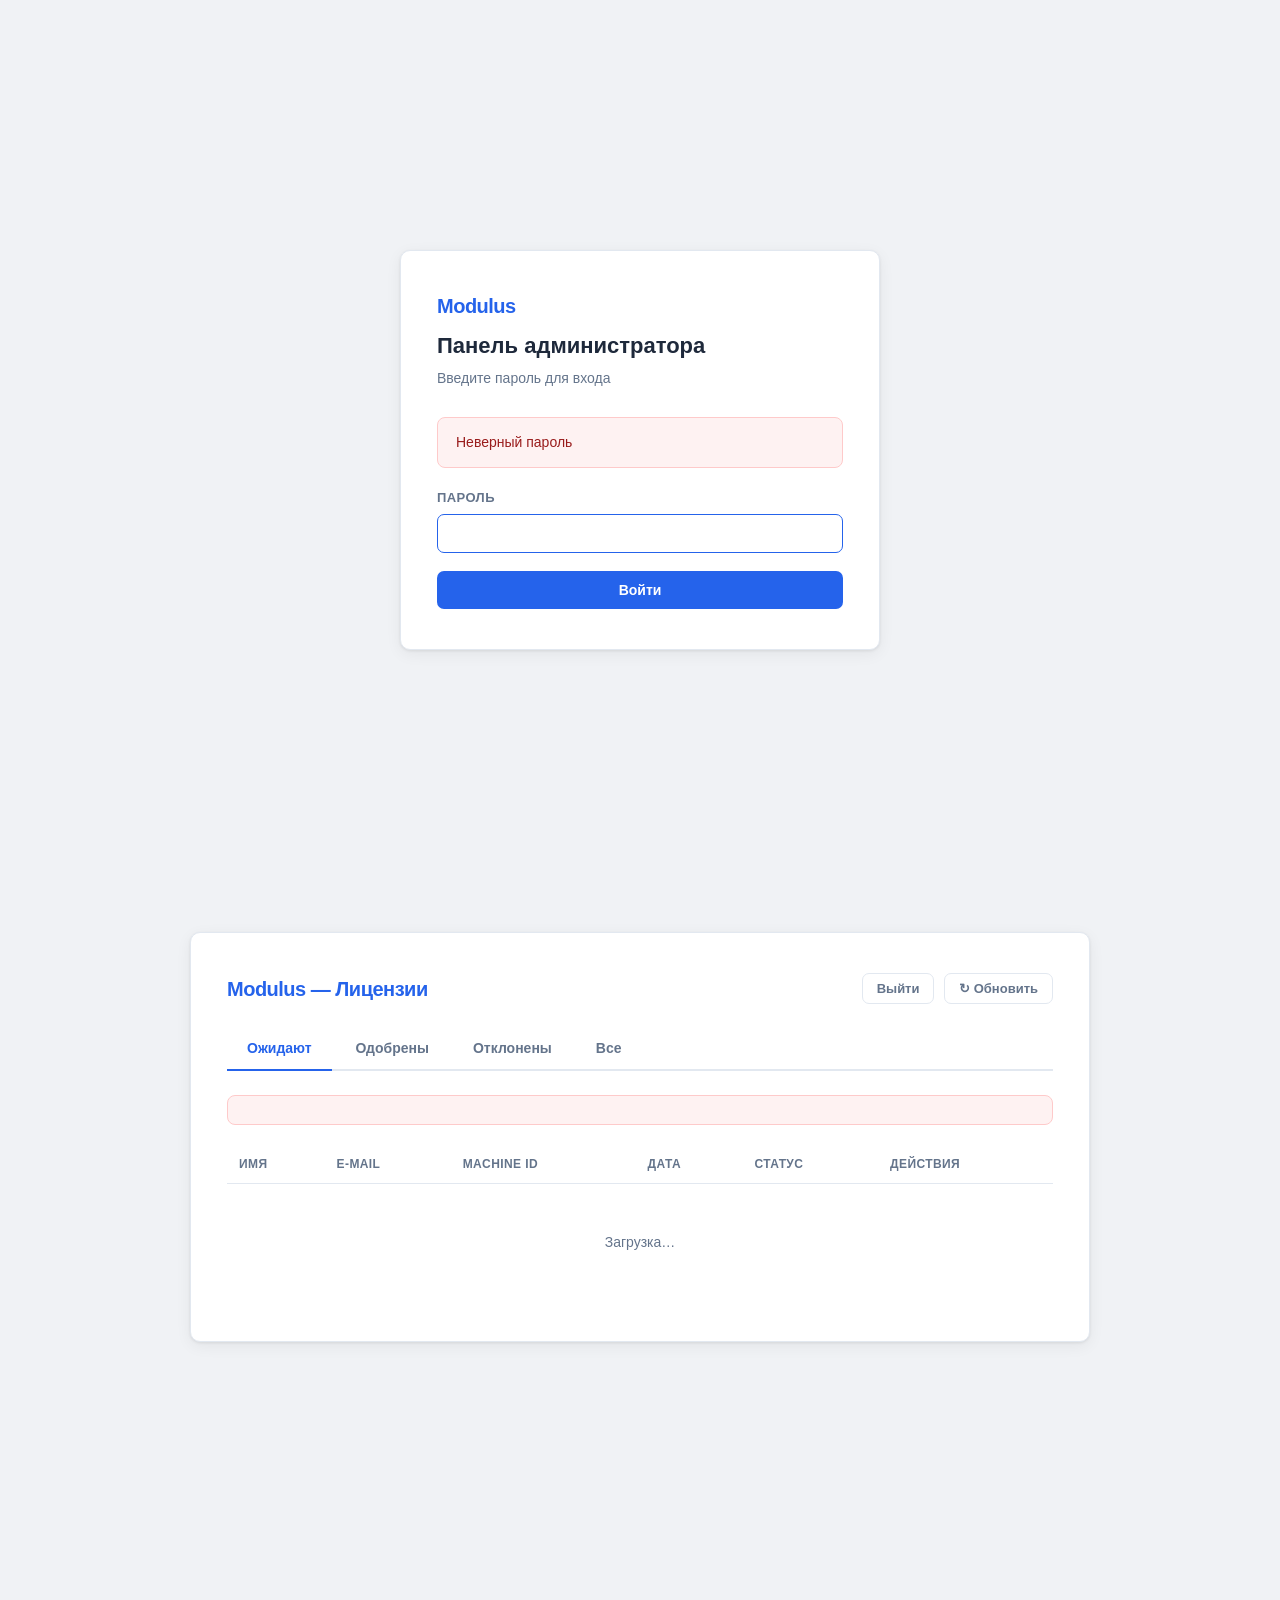
==== docs/admin.html @ 5b6ba70c "chore: rename frontend → docs for GitHub Pages" ====
<!DOCTYPE html>
<html lang="ru">
<head>
  <meta charset="UTF-8" />
  <meta name="viewport" content="width=device-width, initial-scale=1.0" />
  <title>Панель администратора — Modulus</title>
  <link rel="stylesheet" href="style.css" />
</head>
<body>

<!-- ═══════════════════════════════ LOGIN ═══════════════════════════════════ -->
<div class="page-center" id="login-screen">
  <div class="card">
    <div class="logo">Modulus</div>
    <h1>Панель администратора</h1>
    <p class="subtitle">Введите пароль для входа</p>

    <div class="alert alert--error hidden" id="login-error">Неверный пароль</div>

    <form id="login-form">
      <div class="form-group">
        <label for="password">Пароль</label>
        <input type="password" id="password" autofocus required />
      </div>
      <button type="submit" class="btn btn--primary btn--full" id="login-btn">
        Войти
      </button>
    </form>
  </div>
</div>

<!-- ═══════════════════════════════ DASHBOARD ════════════════════════════════ -->
<div class="page-center hidden" id="dashboard-screen" style="justify-content:flex-start; padding: 32px 16px;">
  <div class="card card--wide">
    <div class="admin-header">
      <div class="logo">Modulus — Лицензии</div>
      <div class="admin-meta">
        <button class="btn btn--ghost btn--sm" id="logout-btn">Выйти</button>
        <button class="btn btn--ghost btn--sm" id="refresh-btn" style="margin-left:6px">↻ Обновить</button>
      </div>
    </div>

    <div class="tabs">
      <div class="tab active" data-status="pending">Ожидают <span id="cnt-pending" class="cnt"></span></div>
      <div class="tab" data-status="approved">Одобрены</div>
      <div class="tab" data-status="rejected">Отклонены</div>
      <div class="tab" data-status="all">Все</div>
    </div>

    <div class="alert alert--error hidden" id="dash-error"></div>

    <div class="table-wrap">
      <table id="requests-table">
        <thead>
          <tr>
            <th>Имя</th>
            <th>E-mail</th>
            <th>Machine ID</th>
            <th>Дата</th>
            <th>Статус</th>
            <th>Действия</th>
          </tr>
        </thead>
        <tbody id="requests-body">
          <tr><td colspan="6" class="empty">Загрузка…</td></tr>
        </tbody>
      </table>
    </div>
  </div>
</div>

<!-- ═══════════════════════════════ APPROVE MODAL ═══════════════════════════ -->
<div class="modal-overlay hidden" id="approve-modal">
  <div class="modal">
    <h2>Одобрить заявку</h2>
    <input type="hidden" id="approve-id" />

    <div style="background:#f8fafc;border:1px solid #e2e8f0;border-radius:8px;padding:14px;margin-bottom:18px;font-size:13px;">
      <div><b id="ap-name"></b></div>
      <div style="color:#64748b" id="ap-email"></div>
      <div class="mono" style="margin-top:4px" id="ap-mid"></div>
    </div>

    <div class="form-group">
      <label for="approve-expires">Срок действия (оставьте пустым — бессрочная)</label>
      <input type="date" id="approve-expires" />
    </div>

    <div class="form-group">
      <label>Функции</label>
      <div class="checkbox-group">
        <label><input type="checkbox" value="libraries" class="feature-cb" /> Пользовательские библиотеки</label>
      </div>
    </div>

    <div class="alert alert--error hidden" id="approve-error"></div>

    <div class="modal-footer">
      <button class="btn btn--ghost" id="approve-cancel">Отмена</button>
      <button class="btn btn--primary" id="approve-confirm">
        Выдать ключ
      </button>
    </div>
  </div>
</div>

<!-- ═══════════════════════════════ KEY MODAL ════════════════════════════════ -->
<div class="modal-overlay hidden" id="key-modal">
  <div class="modal">
    <h2>Лицензионный ключ выдан ✓</h2>
    <p style="font-size:13px;color:#64748b;margin-bottom:12px">Ключ отправлен на почту пользователя. Вы также можете скопировать его здесь:</p>
    <div class="copy-row">
      <div class="key-box" id="key-display"></div>
      <button class="btn btn--ghost btn--sm" id="copy-key-btn" style="white-space:nowrap">Копировать</button>
    </div>
    <div class="modal-footer">
      <button class="btn btn--primary" id="key-close">Закрыть</button>
    </div>
  </div>
</div>

<!-- ═══════════════════════════════ REJECT MODAL ════════════════════════════ -->
<div class="modal-overlay hidden" id="reject-modal">
  <div class="modal">
    <h2>Отклонить заявку</h2>
    <p style="font-size:14px;color:#64748b;margin-bottom:16px">Пользователь получит уведомление по e-mail.</p>
    <input type="hidden" id="reject-id" />
    <div class="alert alert--error hidden" id="reject-error"></div>
    <div class="modal-footer">
      <button class="btn btn--ghost" id="reject-cancel">Отмена</button>
      <button class="btn btn--danger" id="reject-confirm">Отклонить</button>
    </div>
  </div>
</div>

<script src="config.js"></script>
<script>
const API = window.SUPABASE_FUNCTIONS_URL;
let adminPassword = '';
let currentStatus = 'pending';

// ─── helpers ────────────────────────────────────────────────────────────────
const $ = (id) => document.getElementById(id);
function show(id) { $(id).classList.remove('hidden'); }
function hide(id) { $(id).classList.add('hidden'); }
function fmtDate(iso) {
  if (!iso) return '—';
  return new Date(iso).toLocaleDateString('ru-RU', { day:'2-digit', month:'2-digit', year:'numeric' });
}
function escHtml(s) {
  return String(s).replace(/&/g,'&amp;').replace(/</g,'&lt;').replace(/>/g,'&gt;').replace(/"/g,'&quot;');
}

// ─── login ──────────────────────────────────────────────────────────────────
$('login-form').addEventListener('submit', async (e) => {
  e.preventDefault();
  const pwd = $('password').value;
  const btn = $('login-btn');
  btn.disabled = true;
  btn.innerHTML = '<span class="spinner"></span>';
  hide('login-error');

  // Проверяем пароль реальным запросом
  const res = await fetch(`${API}/list-requests?status=pending`, {
    headers: { 'x-admin-password': pwd },
  });

  if (res.status === 401) {
    show('login-error');
    btn.disabled = false;
    btn.textContent = 'Войти';
    return;
  }

  adminPassword = pwd;
  sessionStorage.setItem('adminPwd', pwd);
  hide('login-screen');
  show('dashboard-screen');
  loadRequests();
  btn.disabled = false;
  btn.textContent = 'Войти';
});

// Восстановить сессию
(function tryRestore() {
  const saved = sessionStorage.getItem('adminPwd');
  if (saved) {
    adminPassword = saved;
    hide('login-screen');
    show('dashboard-screen');
    loadRequests();
  }
})();

$('logout-btn').addEventListener('click', () => {
  sessionStorage.removeItem('adminPwd');
  adminPassword = '';
  hide('dashboard-screen');
  show('login-screen');
});

$('refresh-btn').addEventListener('click', loadRequests);

// ─── tabs ────────────────────────────────────────────────────────────────────
document.querySelectorAll('.tab').forEach((tab) => {
  tab.addEventListener('click', () => {
    document.querySelectorAll('.tab').forEach(t => t.classList.remove('active'));
    tab.classList.add('active');
    currentStatus = tab.dataset.status;
    loadRequests();
  });
});

// ─── load ────────────────────────────────────────────────────────────────────
async function loadRequests() {
  const tbody = $('requests-body');
  tbody.innerHTML = '<tr><td colspan="6" class="empty">Загрузка…</td></tr>';
  hide('dash-error');

  try {
    const res = await fetch(`${API}/list-requests?status=${currentStatus}`, {
      headers: { 'x-admin-password': adminPassword },
    });
    if (!res.ok) throw new Error(`HTTP ${res.status}`);
    const rows = await res.json();

    // Обновить счётчик на вкладке "Ожидают"
    if (currentStatus === 'pending') {
      $('cnt-pending').textContent = rows.length ? ` (${rows.length})` : '';
    }

    if (!rows.length) {
      tbody.innerHTML = '<tr><td colspan="6" class="empty">Заявок нет</td></tr>';
      return;
    }

    tbody.innerHTML = rows.map(r => `
      <tr data-id="${r.id}">
        <td>${escHtml(r.name)}</td>
        <td>${escHtml(r.email)}</td>
        <td class="mono">${escHtml(r.machine_id)}</td>
        <td style="white-space:nowrap">${fmtDate(r.created_at)}</td>
        <td><span class="badge badge--${r.status}">${statusLabel(r.status)}</span></td>
        <td>
          <div class="actions">
            ${r.status === 'pending' ? `
              <button class="btn btn--primary btn--sm" onclick="openApprove('${r.id}','${escHtml(r.name)}','${escHtml(r.email)}','${escHtml(r.machine_id)}')">
                ✓ Одобрить
              </button>
              <button class="btn btn--danger btn--sm" onclick="openReject('${r.id}')">
                ✕ Отклонить
              </button>
            ` : ''}
            ${r.status === 'approved' && r.license_key ? `
              <button class="btn btn--ghost btn--sm" onclick="showKey('${escHtml(r.license_key)}')">
                Показать ключ
              </button>
            ` : ''}
          </div>
        </td>
      </tr>
    `).join('');
  } catch (err) {
    $('dash-error').textContent = err.message;
    show('dash-error');
    tbody.innerHTML = '';
  }
}

function statusLabel(s) {
  return { pending: 'Ожидает', approved: 'Одобрена', rejected: 'Отклонена' }[s] ?? s;
}

// ─── approve modal ───────────────────────────────────────────────────────────
function openApprove(id, name, email, mid) {
  $('approve-id').value = id;
  $('ap-name').textContent  = name;
  $('ap-email').textContent = email;
  $('ap-mid').textContent   = mid;
  $('approve-expires').value = '';
  document.querySelectorAll('.feature-cb').forEach(cb => cb.checked = false);
  hide('approve-error');
  $('approve-confirm').disabled = false;
  $('approve-confirm').textContent = 'Выдать ключ';
  show('approve-modal');
}

$('approve-cancel').addEventListener('click', () => hide('approve-modal'));
$('approve-modal').addEventListener('click', (e) => { if (e.target === $('approve-modal')) hide('approve-modal'); });

$('approve-confirm').addEventListener('click', async () => {
  const id       = $('approve-id').value;
  const expiresAt = $('approve-expires').value || null;
  const features = [...document.querySelectorAll('.feature-cb:checked')].map(cb => cb.value);
  const btn = $('approve-confirm');
  btn.disabled = true;
  btn.innerHTML = '<span class="spinner"></span> Выдача…';
  hide('approve-error');

  try {
    const res = await fetch(`${API}/approve-request`, {
      method: 'POST',
      headers: { 'Content-Type': 'application/json', 'x-admin-password': adminPassword },
      body: JSON.stringify({ id, expiresAt, features }),
    });
    const data = await res.json();
    if (!res.ok) throw new Error(data.error ?? `HTTP ${res.status}`);

    hide('approve-modal');
    $('key-display').textContent = data.licenseKey;
    show('key-modal');
    loadRequests();
  } catch (err) {
    $('approve-error').textContent = err.message;
    show('approve-error');
    btn.disabled = false;
    btn.textContent = 'Выдать ключ';
  }
});

// ─── key modal ───────────────────────────────────────────────────────────────
function showKey(key) {
  $('key-display').textContent = key;
  show('key-modal');
}
$('key-close').addEventListener('click', () => hide('key-modal'));
$('key-modal').addEventListener('click', (e) => { if (e.target === $('key-modal')) hide('key-modal'); });
$('copy-key-btn').addEventListener('click', () => {
  navigator.clipboard.writeText($('key-display').textContent).then(() => {
    $('copy-key-btn').textContent = 'Скопировано!';
    setTimeout(() => $('copy-key-btn').textContent = 'Копировать', 1500);
  });
});

// ─── reject modal ────────────────────────────────────────────────────────────
function openReject(id) {
  $('reject-id').value = id;
  hide('reject-error');
  $('reject-confirm').disabled = false;
  $('reject-confirm').textContent = 'Отклонить';
  show('reject-modal');
}

$('reject-cancel').addEventListener('click', () => hide('reject-modal'));
$('reject-modal').addEventListener('click', (e) => { if (e.target === $('reject-modal')) hide('reject-modal'); });

$('reject-confirm').addEventListener('click', async () => {
  const id  = $('reject-id').value;
  const btn = $('reject-confirm');
  btn.disabled = true;
  btn.innerHTML = '<span class="spinner"></span>';
  hide('reject-error');

  try {
    const res = await fetch(`${API}/reject-request`, {
      method: 'POST',
      headers: { 'Content-Type': 'application/json', 'x-admin-password': adminPassword },
      body: JSON.stringify({ id }),
    });
    const data = await res.json();
    if (!res.ok) throw new Error(data.error ?? `HTTP ${res.status}`);

    hide('reject-modal');
    loadRequests();
  } catch (err) {
    $('reject-error').textContent = err.message;
    show('reject-error');
    btn.disabled = false;
    btn.textContent = 'Отклонить';
  }
});
</script>
</body>
</html>
---- docs/style.css ----
*, *::before, *::after { box-sizing: border-box; margin: 0; padding: 0; }

:root {
  --bg: #f0f2f5;
  --card: #ffffff;
  --border: #e2e8f0;
  --primary: #2563eb;
  --primary-hover: #1d4ed8;
  --danger: #dc2626;
  --danger-hover: #b91c1c;
  --success: #16a34a;
  --text: #1e293b;
  --muted: #64748b;
  --radius: 10px;
  --shadow: 0 1px 3px rgba(0,0,0,.08), 0 4px 16px rgba(0,0,0,.06);
}

body {
  font-family: -apple-system, BlinkMacSystemFont, 'Segoe UI', Roboto, sans-serif;
  background: var(--bg);
  color: var(--text);
  min-height: 100vh;
  font-size: 15px;
  line-height: 1.5;
}

/* ── Layout ── */
.page-center {
  display: flex;
  flex-direction: column;
  align-items: center;
  justify-content: center;
  min-height: 100vh;
  padding: 24px 16px;
}

.card {
  background: var(--card);
  border: 1px solid var(--border);
  border-radius: var(--radius);
  box-shadow: var(--shadow);
  padding: 40px 36px;
  width: 100%;
  max-width: 480px;
}

.card--wide { max-width: 900px; }

.logo {
  font-size: 20px;
  font-weight: 700;
  color: var(--primary);
  letter-spacing: -0.5px;
  margin-bottom: 8px;
}

.card h1 {
  font-size: 22px;
  font-weight: 700;
  margin-bottom: 6px;
}

.card .subtitle {
  color: var(--muted);
  font-size: 14px;
  margin-bottom: 28px;
}

/* ── Form ── */
.form-group { margin-bottom: 18px; }

label {
  display: block;
  font-size: 13px;
  font-weight: 600;
  color: var(--muted);
  text-transform: uppercase;
  letter-spacing: .4px;
  margin-bottom: 6px;
}

input[type=text], input[type=email], input[type=date], input[type=password] {
  width: 100%;
  padding: 10px 14px;
  border: 1.5px solid var(--border);
  border-radius: 7px;
  font-size: 15px;
  color: var(--text);
  background: var(--card);
  transition: border-color .15s;
  outline: none;
}

input:focus { border-color: var(--primary); }

.hint {
  font-size: 12px;
  color: var(--muted);
  margin-top: 5px;
}

/* ── Buttons ── */
.btn {
  display: inline-flex;
  align-items: center;
  justify-content: center;
  gap: 6px;
  padding: 11px 22px;
  border-radius: 7px;
  font-size: 14px;
  font-weight: 600;
  border: none;
  cursor: pointer;
  transition: background .15s, opacity .15s;
}

.btn:disabled { opacity: .5; cursor: not-allowed; }
.btn--primary { background: var(--primary); color: #fff; }
.btn--primary:hover:not(:disabled) { background: var(--primary-hover); }
.btn--danger  { background: var(--danger);  color: #fff; }
.btn--danger:hover:not(:disabled)  { background: var(--danger-hover); }
.btn--ghost   { background: transparent; color: var(--muted); border: 1.5px solid var(--border); }
.btn--ghost:hover:not(:disabled)   { border-color: var(--primary); color: var(--primary); }
.btn--full { width: 100%; }
.btn--sm { padding: 7px 14px; font-size: 13px; }

/* ── Alert ── */
.alert {
  border-radius: 8px;
  padding: 14px 18px;
  font-size: 14px;
  margin-bottom: 20px;
}
.alert--success { background: #f0fdf4; border: 1px solid #bbf7d0; color: #166534; }
.alert--error   { background: #fef2f2; border: 1px solid #fecaca; color: #991b1b; }

/* ── Admin: tabs ── */
.tabs { display: flex; gap: 4px; border-bottom: 2px solid var(--border); margin-bottom: 24px; }
.tab {
  padding: 10px 20px;
  font-size: 14px;
  font-weight: 600;
  color: var(--muted);
  cursor: pointer;
  border-bottom: 2px solid transparent;
  margin-bottom: -2px;
  border-radius: 4px 4px 0 0;
  user-select: none;
}
.tab.active { color: var(--primary); border-bottom-color: var(--primary); }
.tab:hover:not(.active) { color: var(--text); }

/* ── Admin: table ── */
.table-wrap { overflow-x: auto; }
table { width: 100%; border-collapse: collapse; font-size: 14px; }
th { text-align: left; font-size: 12px; font-weight: 700; color: var(--muted); text-transform: uppercase; letter-spacing: .4px; padding: 10px 12px; border-bottom: 1.5px solid var(--border); }
td { padding: 12px; border-bottom: 1px solid var(--border); vertical-align: top; }
tr:last-child td { border-bottom: none; }
tr:hover td { background: #f8fafc; }

/* ── Status badge ── */
.badge {
  display: inline-block;
  padding: 3px 10px;
  border-radius: 99px;
  font-size: 12px;
  font-weight: 600;
}
.badge--pending  { background: #fef9c3; color: #854d0e; }
.badge--approved { background: #dcfce7; color: #166534; }
.badge--rejected { background: #fee2e2; color: #991b1b; }

/* ── Actions row ── */
.actions { display: flex; gap: 6px; flex-wrap: wrap; }

/* ── Modal ── */
.modal-overlay {
  position: fixed; inset: 0;
  background: rgba(0,0,0,.45);
  display: flex; align-items: center; justify-content: center;
  z-index: 100;
  padding: 16px;
}
.modal-overlay.hidden { display: none; }
.modal {
  background: var(--card);
  border-radius: var(--radius);
  box-shadow: 0 20px 60px rgba(0,0,0,.2);
  width: 100%;
  max-width: 460px;
  padding: 28px 28px 24px;
}
.modal h2 { font-size: 18px; font-weight: 700; margin-bottom: 18px; }
.modal-footer { display: flex; gap: 8px; justify-content: flex-end; margin-top: 20px; }

/* ── License key ── */
.key-box {
  background: #f8fafc;
  border: 1px solid var(--border);
  border-radius: 7px;
  padding: 12px 14px;
  font-family: monospace;
  font-size: 11px;
  word-break: break-all;
  color: var(--text);
  margin: 10px 0;
}
.copy-row { display: flex; gap: 8px; align-items: flex-start; }
.copy-row .key-box { flex: 1; }

/* ── Spinner ── */
.spinner {
  display: inline-block;
  width: 16px; height: 16px;
  border: 2px solid rgba(255,255,255,.4);
  border-top-color: #fff;
  border-radius: 50%;
  animation: spin .6s linear infinite;
  vertical-align: middle;
}
@keyframes spin { to { transform: rotate(360deg); } }

/* ── Empty ── */
.empty { text-align: center; padding: 48px 20px; color: var(--muted); font-size: 14px; }

/* ── Admin header ── */
.admin-header {
  display: flex; align-items: center; justify-content: space-between;
  margin-bottom: 24px;
}
.admin-header .logo { margin-bottom: 0; }
.admin-meta { font-size: 13px; color: var(--muted); }

/* ── Checkboxes ── */
.checkbox-group { display: flex; flex-direction: column; gap: 8px; }
.checkbox-group label {
  display: flex; align-items: center; gap: 8px;
  font-size: 14px; font-weight: 400; color: var(--text);
  text-transform: none; letter-spacing: 0; cursor: pointer;
  margin-bottom: 0;
}
.checkbox-group input[type=checkbox] { width: 16px; height: 16px; accent-color: var(--primary); }

/* ── Machine ID mono ── */
.mono { font-family: monospace; font-size: 12px; color: var(--muted); }
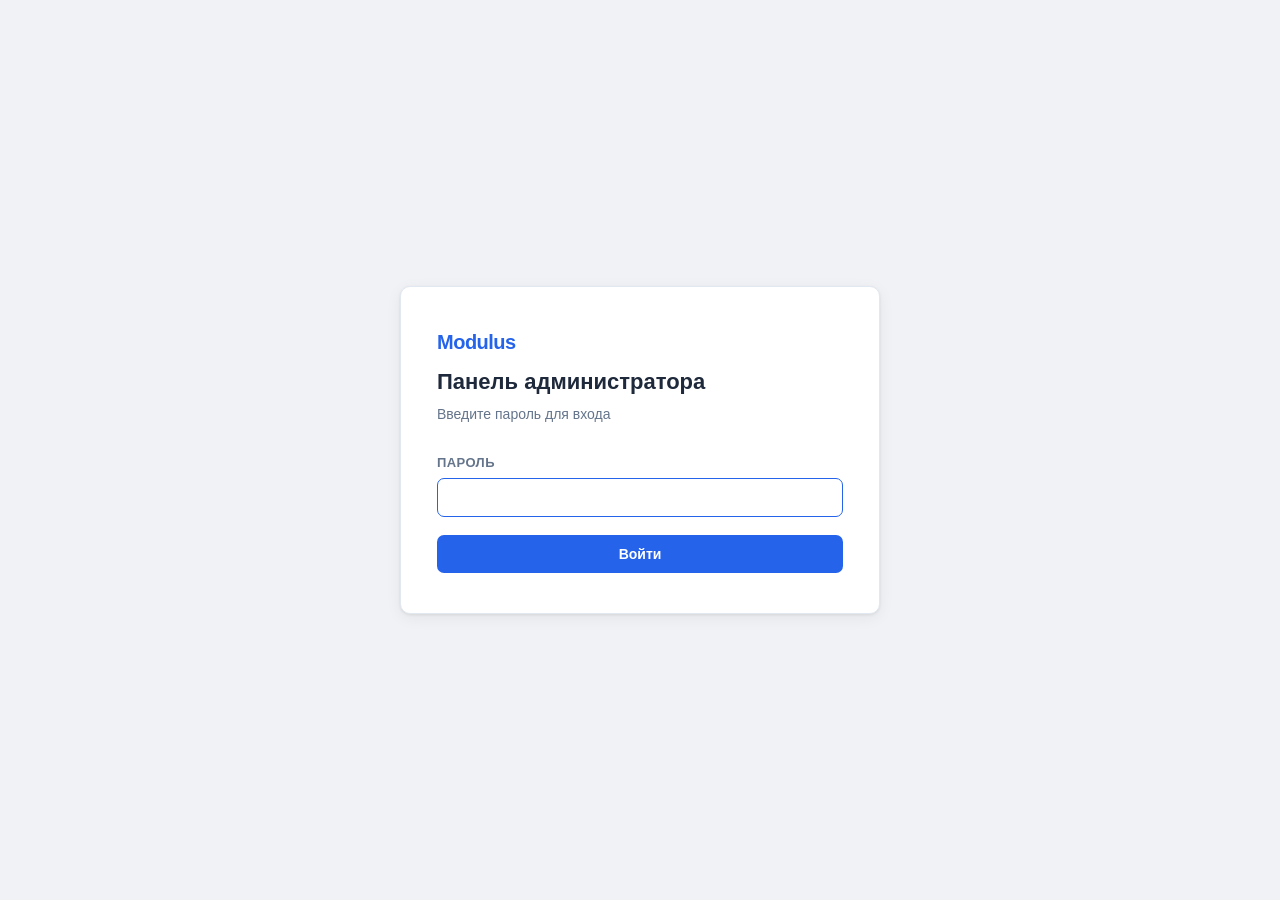
==== commit ce405e22: "feat: добавить Telegram-уведомления, сделать email опциональным" ====
--- a/docs/admin.html
+++ b/docs/admin.html
@@ -54,7 +54,7 @@
         <thead>
           <tr>
             <th>Имя</th>
-            <th>E-mail</th>
+            <th>Контакт</th>
             <th>Machine ID</th>
             <th>Дата</th>
             <th>Статус</th>
@@ -78,6 +78,7 @@
     <div style="background:#f8fafc;border:1px solid #e2e8f0;border-radius:8px;padding:14px;margin-bottom:18px;font-size:13px;">
       <div><b id="ap-name"></b></div>
       <div style="color:#64748b" id="ap-email"></div>
+      <div style="color:#64748b" id="ap-telegram"></div>
       <div class="mono" style="margin-top:4px" id="ap-mid"></div>
     </div>
 
@@ -108,7 +109,7 @@
 <div class="modal-overlay hidden" id="key-modal">
   <div class="modal">
     <h2>Лицензионный ключ выдан ✓</h2>
-    <p style="font-size:13px;color:#64748b;margin-bottom:12px">Ключ отправлен на почту пользователя. Вы также можете скопировать его здесь:</p>
+    <p style="font-size:13px;color:#64748b;margin-bottom:12px" id="key-modal-desc">Ключ отправлен пользователю. Вы также можете скопировать его здесь:</p>
     <div class="copy-row">
       <div class="key-box" id="key-display"></div>
       <button class="btn btn--ghost btn--sm" id="copy-key-btn" style="white-space:nowrap">Копировать</button>
@@ -123,7 +124,7 @@
 <div class="modal-overlay hidden" id="reject-modal">
   <div class="modal">
     <h2>Отклонить заявку</h2>
-    <p style="font-size:14px;color:#64748b;margin-bottom:16px">Пользователь получит уведомление по e-mail.</p>
+    <p style="font-size:14px;color:#64748b;margin-bottom:16px" id="reject-desc">Пользователь получит уведомление.</p>
     <input type="hidden" id="reject-id" />
     <div class="alert alert--error hidden" id="reject-error"></div>
     <div class="modal-footer">
@@ -234,20 +235,26 @@
       return;
     }
 
-    tbody.innerHTML = rows.map(r => `
+    tbody.innerHTML = rows.map(r => {
+      const contact = [
+        r.email ? escHtml(r.email) : '',
+        r.telegram_chat_id ? `✈ ${escHtml(r.telegram_chat_id)}` : '',
+      ].filter(Boolean).join('<br>') || '—';
+      const tg = escHtml(r.telegram_chat_id ?? '');
+      return `
       <tr data-id="${r.id}">
         <td>${escHtml(r.name)}</td>
-        <td>${escHtml(r.email)}</td>
+        <td style="font-size:12px">${contact}</td>
         <td class="mono">${escHtml(r.machine_id)}</td>
         <td style="white-space:nowrap">${fmtDate(r.created_at)}</td>
         <td><span class="badge badge--${r.status}">${statusLabel(r.status)}</span></td>
         <td>
           <div class="actions">
             ${r.status === 'pending' ? `
-              <button class="btn btn--primary btn--sm" onclick="openApprove('${r.id}','${escHtml(r.name)}','${escHtml(r.email)}','${escHtml(r.machine_id)}')">
+              <button class="btn btn--primary btn--sm" onclick="openApprove('${r.id}','${escHtml(r.name)}','${escHtml(r.email ?? '')}','${escHtml(r.machine_id)}','${tg}')">
                 ✓ Одобрить
               </button>
-              <button class="btn btn--danger btn--sm" onclick="openReject('${r.id}')">
+              <button class="btn btn--danger btn--sm" onclick="openReject('${r.id}','${tg}')">
                 ✕ Отклонить
               </button>
             ` : ''}
@@ -259,7 +266,7 @@
           </div>
         </td>
       </tr>
-    `).join('');
+    `}).join('');
   } catch (err) {
     $('dash-error').textContent = err.message;
     show('dash-error');
@@ -272,12 +279,15 @@
 }
 
 // ─── approve modal ───────────────────────────────────────────────────────────
-function openApprove(id, name, email, mid) {
+function openApprove(id, name, email, mid, telegram) {
   $('approve-id').value = id;
-  $('ap-name').textContent  = name;
-  $('ap-email').textContent = email;
-  $('ap-mid').textContent   = mid;
-  $('approve-expires').value = '';
+  $('ap-name').textContent     = name;
+  $('ap-email').textContent    = email || '';
+  $('ap-email').style.display  = email ? '' : 'none';
+  $('ap-telegram').textContent = telegram ? `✈ Telegram: ${telegram}` : '';
+  $('ap-telegram').style.display = telegram ? '' : 'none';
+  $('ap-mid').textContent      = mid;
+  $('approve-expires').value   = '';
   document.querySelectorAll('.feature-cb').forEach(cb => cb.checked = false);
   hide('approve-error');
   $('approve-confirm').disabled = false;
@@ -308,6 +318,10 @@
 
     hide('approve-modal');
     $('key-display').textContent = data.licenseKey;
+    const tg = $('ap-telegram').textContent;
+    $('key-modal-desc').textContent = tg
+      ? 'Ключ отправлен пользователю в Telegram. Вы также можете скопировать его здесь:'
+      : 'Ключ сгенерирован. Скопируйте и передайте пользователю:';
     show('key-modal');
     loadRequests();
   } catch (err) {
@@ -333,8 +347,11 @@
 });
 
 // ─── reject modal ────────────────────────────────────────────────────────────
-function openReject(id) {
+function openReject(id, telegram) {
   $('reject-id').value = id;
+  $('reject-desc').textContent = telegram
+    ? 'Пользователь получит уведомление в Telegram.'
+    : 'Пользователь получит уведомление (если указан e-mail).';
   hide('reject-error');
   $('reject-confirm').disabled = false;
   $('reject-confirm').textContent = 'Отклонить';
--- a/docs/style.css
+++ b/docs/style.css
@@ -1,4 +1,5 @@
 *, *::before, *::after { box-sizing: border-box; margin: 0; padding: 0; }
+.hidden { display: none !important; }
 
 :root {
   --bg: #f0f2f5;
@@ -98,6 +99,13 @@
   color: var(--muted);
   margin-top: 5px;
 }
+.hint--warn {
+  color: #92400e;
+  background: #fffbeb;
+  border: 1px solid #fcd34d;
+  border-radius: 6px;
+  padding: 5px 8px;
+}
 
 /* ── Buttons ── */
 .btn {
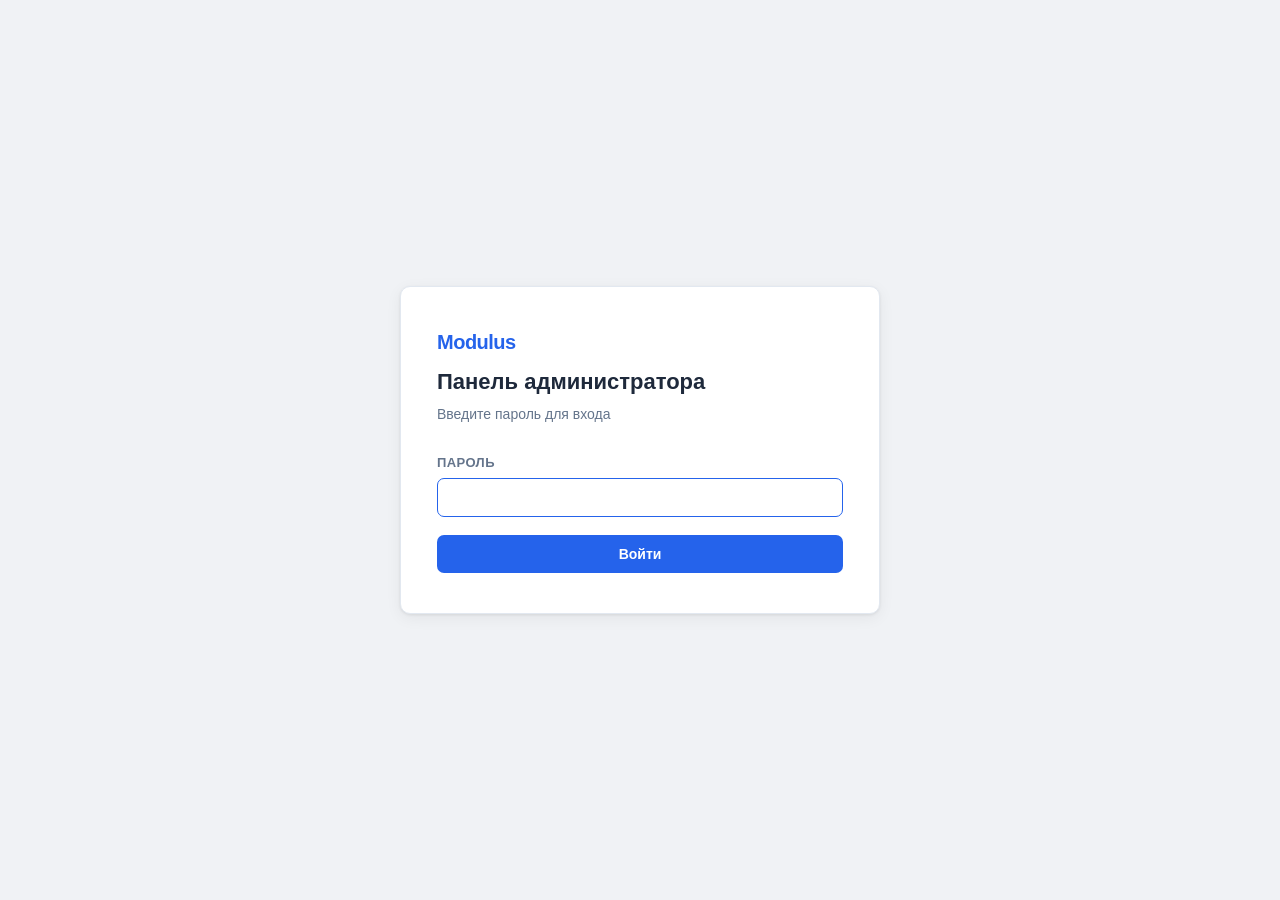
==== commit c0cc1f1b: "fix: отключить кэш браузера для HTML страниц" ====
--- a/docs/admin.html
+++ b/docs/admin.html
@@ -3,6 +3,7 @@
 <head>
   <meta charset="UTF-8" />
   <meta name="viewport" content="width=device-width, initial-scale=1.0" />
+  <meta http-equiv="Cache-Control" content="no-cache, no-store, must-revalidate" />
   <title>Панель администратора — Modulus</title>
   <link rel="stylesheet" href="style.css" />
 </head>
@@ -30,7 +31,7 @@
 </div>
 
 <!-- ═══════════════════════════════ DASHBOARD ════════════════════════════════ -->
-<div class="page-center hidden" id="dashboard-screen" style="justify-content:flex-start; padding: 32px 16px;">
+<div class="page-center hidden" id="dashboard-screen" style="justify-content:flex-start; padding: 24px 16px; align-items:stretch;">
   <div class="card card--wide">
     <div class="admin-header">
       <div class="logo">Modulus — Лицензии</div>
@@ -57,12 +58,14 @@
             <th>Контакт</th>
             <th>Machine ID</th>
             <th>Дата</th>
+            <th>Срок</th>
+            <th>Функции</th>
             <th>Статус</th>
             <th>Действия</th>
           </tr>
         </thead>
         <tbody id="requests-body">
-          <tr><td colspan="6" class="empty">Загрузка…</td></tr>
+          <tr><td colspan="8" class="empty">Загрузка…</td></tr>
         </tbody>
       </table>
     </div>
@@ -231,7 +234,7 @@
     }
 
     if (!rows.length) {
-      tbody.innerHTML = '<tr><td colspan="6" class="empty">Заявок нет</td></tr>';
+      tbody.innerHTML = '<tr><td colspan="8" class="empty">Заявок нет</td></tr>';
       return;
     }
 
@@ -241,12 +244,20 @@
         r.telegram_chat_id ? `✈ ${escHtml(r.telegram_chat_id)}` : '',
       ].filter(Boolean).join('<br>') || '—';
       const tg = escHtml(r.telegram_chat_id ?? '');
+      const expiry = r.status === 'approved'
+        ? (r.expires_at ? fmtDate(r.expires_at) : '<span style="color:#16a34a;font-weight:600">бессрочная</span>')
+        : '—';
+      const features = r.status === 'approved' && r.features && r.features.length
+        ? r.features.map(f => `<span class="badge badge--feature">${featureLabel(f)}</span>`).join(' ')
+        : '—';
       return `
       <tr data-id="${r.id}">
         <td>${escHtml(r.name)}</td>
         <td style="font-size:12px">${contact}</td>
         <td class="mono">${escHtml(r.machine_id)}</td>
         <td style="white-space:nowrap">${fmtDate(r.created_at)}</td>
+        <td style="white-space:nowrap">${expiry}</td>
+        <td>${features}</td>
         <td><span class="badge badge--${r.status}">${statusLabel(r.status)}</span></td>
         <td>
           <div class="actions">
@@ -277,6 +288,9 @@
 function statusLabel(s) {
   return { pending: 'Ожидает', approved: 'Одобрена', rejected: 'Отклонена' }[s] ?? s;
 }
+function featureLabel(f) {
+  return { libraries: 'Библиотеки' }[f] ?? f;
+}
 
 // ─── approve modal ───────────────────────────────────────────────────────────
 function openApprove(id, name, email, mid, telegram) {
--- a/docs/style.css
+++ b/docs/style.css
@@ -45,7 +45,10 @@
   max-width: 480px;
 }
 
-.card--wide { max-width: 900px; }
+.card--wide {
+  max-width: 1400px;
+  padding: 28px 32px;
+}
 
 .logo {
   font-size: 20px;
@@ -177,6 +180,7 @@
 .badge--pending  { background: #fef9c3; color: #854d0e; }
 .badge--approved { background: #dcfce7; color: #166534; }
 .badge--rejected { background: #fee2e2; color: #991b1b; }
+.badge--feature  { background: #eff6ff; color: #1d4ed8; }
 
 /* ── Actions row ── */
 .actions { display: flex; gap: 6px; flex-wrap: wrap; }
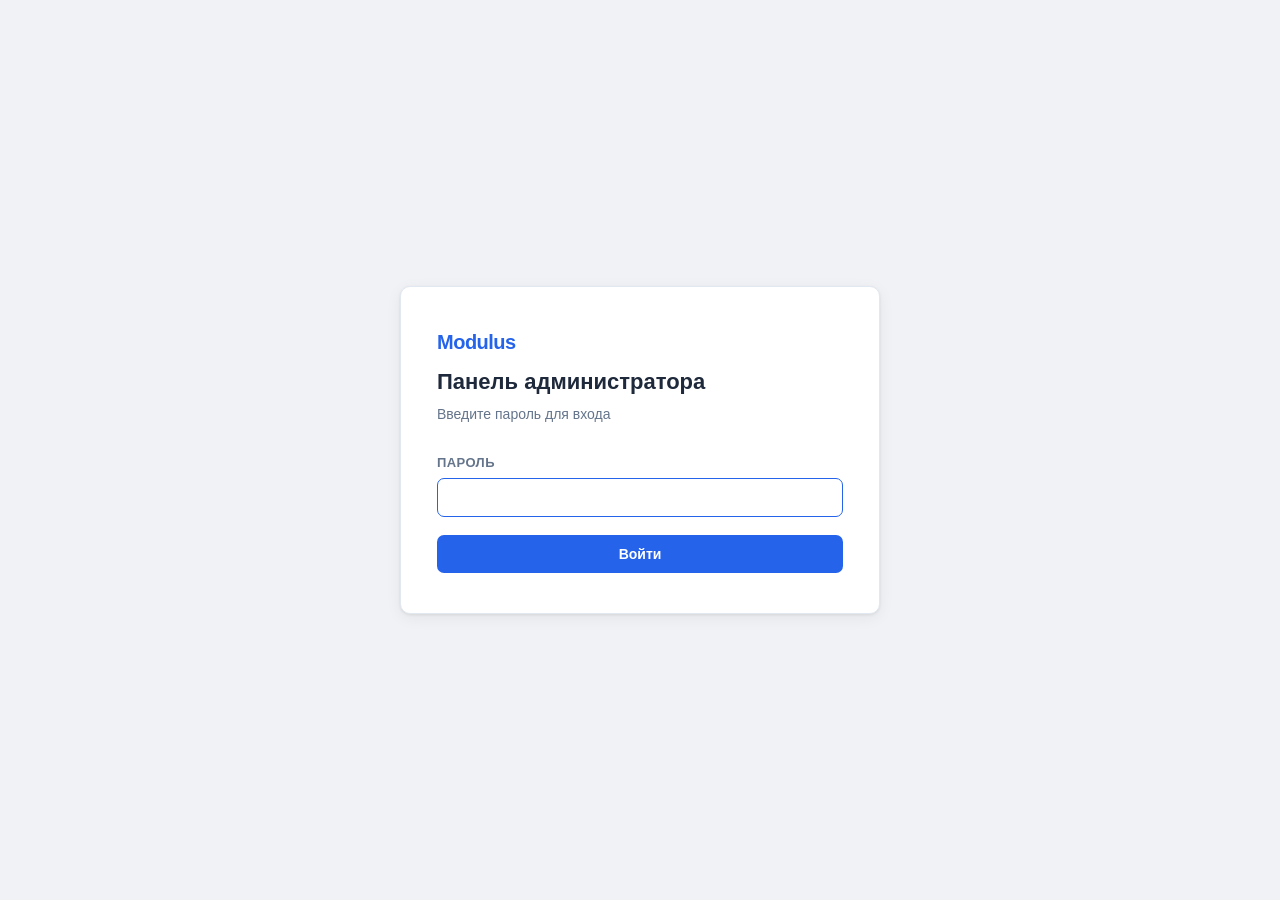
==== commit 852c8ecd: "feat: редактирование и прямая выдача лицензий из панели администратора - Edge function edit-license:" ====
--- a/docs/admin.html
+++ b/docs/admin.html
@@ -42,32 +42,87 @@
     </div>
 
     <div class="tabs">
-      <div class="tab active" data-status="pending">Ожидают <span id="cnt-pending" class="cnt"></span></div>
-      <div class="tab" data-status="approved">Одобрены</div>
-      <div class="tab" data-status="rejected">Отклонены</div>
-      <div class="tab" data-status="all">Все</div>
-    </div>
-
-    <div class="alert alert--error hidden" id="dash-error"></div>
-
-    <div class="table-wrap">
-      <table id="requests-table">
-        <thead>
-          <tr>
-            <th>Имя</th>
-            <th>Контакт</th>
-            <th>Machine ID</th>
-            <th>Дата</th>
-            <th>Срок</th>
-            <th>Функции</th>
-            <th>Статус</th>
-            <th>Действия</th>
-          </tr>
-        </thead>
-        <tbody id="requests-body">
-          <tr><td colspan="8" class="empty">Загрузка…</td></tr>
-        </tbody>
-      </table>
+      <div class="tab active" data-tab="requests" data-status="pending">Ожидают <span id="cnt-pending" class="cnt"></span></div>
+      <div class="tab" data-tab="requests" data-status="approved">Одобрены</div>
+      <div class="tab" data-tab="requests" data-status="rejected">Отклонены</div>
+      <div class="tab" data-tab="requests" data-status="all">Все заявки</div>
+      <div class="tab tab--issue" data-tab="issue">＋ Выдать лицензию</div>
+    </div>
+
+    <!-- Список заявок -->
+    <div id="tab-requests">
+      <div class="alert alert--error hidden" id="dash-error"></div>
+      <div class="table-wrap">
+        <table id="requests-table">
+          <thead>
+            <tr>
+              <th>Имя</th>
+              <th>Контакт</th>
+              <th>Machine ID</th>
+              <th>Дата</th>
+              <th>Срок</th>
+              <th>Функции</th>
+              <th>Статус</th>
+              <th>Действия</th>
+            </tr>
+          </thead>
+          <tbody id="requests-body">
+            <tr><td colspan="8" class="empty">Загрузка…</td></tr>
+          </tbody>
+        </table>
+      </div>
+    </div>
+
+    <!-- Форма выдачи лицензии без заявки -->
+    <div id="tab-issue" class="hidden">
+      <div class="issue-form-wrap">
+        <h2 style="margin-bottom:18px">Выдать лицензию без заявки</h2>
+
+        <div class="form-group">
+          <label for="issue-name">Имя / Организация <span style="color:#dc2626">*</span></label>
+          <input type="text" id="issue-name" placeholder="Иван Петров / ООО Проект" />
+        </div>
+        <div class="form-group">
+          <label for="issue-mid">Machine ID <span style="color:#dc2626">*</span></label>
+          <input type="text" id="issue-mid" placeholder="xxxx-xxxx-xxxx-xxxx" class="mono" />
+        </div>
+        <div class="form-group">
+          <label for="issue-email">E-mail (необязательно)</label>
+          <input type="email" id="issue-email" placeholder="user@example.com" />
+        </div>
+        <div class="form-group">
+          <label for="issue-telegram">Telegram Chat ID (необязательно)</label>
+          <input type="text" id="issue-telegram" placeholder="123456789" />
+        </div>
+        <div class="form-group">
+          <label for="issue-expires">Срок действия (пусто — бессрочная)</label>
+          <input type="date" id="issue-expires" />
+        </div>
+        <div class="form-group">
+          <label>Функции</label>
+          <div class="checkbox-group">
+            <label><input type="checkbox" value="libraries" class="issue-feature-cb" /> Пользовательские библиотеки</label>
+            <label><input type="checkbox" value="reports" class="issue-feature-cb" /> Отчёты (PDF/Excel)</label>
+            <label><input type="checkbox" value="teamwork" class="issue-feature-cb" /> Командная работа</label>
+          </div>
+        </div>
+
+        <div class="alert alert--error hidden" id="issue-error"></div>
+        <div class="alert alert--success hidden" id="issue-success"></div>
+
+        <div style="display:flex; gap:10px; margin-top:6px">
+          <button class="btn btn--primary" id="issue-btn">Выдать лицензию</button>
+          <button class="btn btn--ghost" id="issue-reset">Очистить</button>
+        </div>
+
+        <div class="hidden" id="issue-result" style="margin-top:20px">
+          <label style="font-size:13px;font-weight:600;color:#1e293b">Лицензионный ключ:</label>
+          <div class="copy-row" style="margin-top:6px">
+            <div class="key-box" id="issue-key-display"></div>
+            <button class="btn btn--ghost btn--sm" id="issue-copy-btn" style="white-space:nowrap">Копировать</button>
+          </div>
+        </div>
+      </div>
     </div>
   </div>
 </div>
@@ -94,6 +149,8 @@
       <label>Функции</label>
       <div class="checkbox-group">
         <label><input type="checkbox" value="libraries" class="feature-cb" /> Пользовательские библиотеки</label>
+        <label><input type="checkbox" value="reports" class="feature-cb" /> Отчёты (PDF/Excel)</label>
+        <label><input type="checkbox" value="teamwork" class="feature-cb" /> Командная работа</label>
       </div>
     </div>
 
@@ -104,6 +161,47 @@
       <button class="btn btn--primary" id="approve-confirm">
         Выдать ключ
       </button>
+    </div>
+  </div>
+</div>
+
+<!-- ═══════════════════════════════ EDIT MODAL ══════════════════════════════ -->
+<div class="modal-overlay hidden" id="edit-modal">
+  <div class="modal">
+    <h2>Редактировать лицензию</h2>
+    <input type="hidden" id="edit-id" />
+
+    <div style="background:#f8fafc;border:1px solid #e2e8f0;border-radius:8px;padding:14px;margin-bottom:18px;font-size:13px;">
+      <div><b id="edit-name-display"></b></div>
+      <div class="mono" style="margin-top:4px;color:#64748b" id="edit-mid-display"></div>
+    </div>
+
+    <div class="form-group">
+      <label for="edit-expires">Срок действия (оставьте пустым — бессрочная)</label>
+      <input type="date" id="edit-expires" />
+    </div>
+
+    <div class="form-group">
+      <label>Функции</label>
+      <div class="checkbox-group">
+        <label><input type="checkbox" value="libraries" class="edit-feature-cb" /> Пользовательские библиотеки</label>
+        <label><input type="checkbox" value="reports" class="edit-feature-cb" /> Отчёты (PDF/Excel)</label>
+        <label><input type="checkbox" value="teamwork" class="edit-feature-cb" /> Командная работа</label>
+      </div>
+    </div>
+
+    <div class="form-group" style="margin-top:4px">
+      <label style="display:flex;align-items:center;gap:8px;cursor:pointer">
+        <input type="checkbox" id="edit-notify" />
+        Уведомить пользователя в Telegram о новом ключе
+      </label>
+    </div>
+
+    <div class="alert alert--error hidden" id="edit-error"></div>
+
+    <div class="modal-footer">
+      <button class="btn btn--ghost" id="edit-cancel">Отмена</button>
+      <button class="btn btn--primary" id="edit-confirm">Сохранить и перевыдать ключ</button>
     </div>
   </div>
 </div>
@@ -142,6 +240,7 @@
 const API = window.SUPABASE_FUNCTIONS_URL;
 let adminPassword = '';
 let currentStatus = 'pending';
+let currentTab = 'requests';
 
 // ─── helpers ────────────────────────────────────────────────────────────────
 const $ = (id) => document.getElementById(id);
@@ -152,7 +251,13 @@
   return new Date(iso).toLocaleDateString('ru-RU', { day:'2-digit', month:'2-digit', year:'numeric' });
 }
 function escHtml(s) {
-  return String(s).replace(/&/g,'&amp;').replace(/</g,'&lt;').replace(/>/g,'&gt;').replace(/"/g,'&quot;');
+  return String(s ?? '').replace(/&/g,'&amp;').replace(/</g,'&lt;').replace(/>/g,'&gt;').replace(/"/g,'&quot;');
+}
+function statusLabel(s) {
+  return { pending: 'Ожидает', approved: 'Одобрена', rejected: 'Отклонена' }[s] ?? s;
+}
+function featureLabel(f) {
+  return { libraries: 'Библиотеки', reports: 'Отчёты', teamwork: 'Командная' }[f] ?? f;
 }
 
 // ─── login ──────────────────────────────────────────────────────────────────
@@ -164,7 +269,6 @@
   btn.innerHTML = '<span class="spinner"></span>';
   hide('login-error');
 
-  // Проверяем пароль реальным запросом
   const res = await fetch(`${API}/list-requests?status=pending`, {
     headers: { 'x-admin-password': pwd },
   });
@@ -185,7 +289,6 @@
   btn.textContent = 'Войти';
 });
 
-// Восстановить сессию
 (function tryRestore() {
   const saved = sessionStorage.getItem('adminPwd');
   if (saved) {
@@ -203,22 +306,35 @@
   show('login-screen');
 });
 
-$('refresh-btn').addEventListener('click', loadRequests);
+$('refresh-btn').addEventListener('click', () => {
+  if (currentTab === 'requests') loadRequests();
+});
 
 // ─── tabs ────────────────────────────────────────────────────────────────────
 document.querySelectorAll('.tab').forEach((tab) => {
   tab.addEventListener('click', () => {
     document.querySelectorAll('.tab').forEach(t => t.classList.remove('active'));
     tab.classList.add('active');
-    currentStatus = tab.dataset.status;
-    loadRequests();
+
+    const tabTarget = tab.dataset.tab;
+    currentTab = tabTarget;
+
+    if (tabTarget === 'issue') {
+      hide('tab-requests');
+      show('tab-issue');
+    } else {
+      show('tab-requests');
+      hide('tab-issue');
+      currentStatus = tab.dataset.status;
+      loadRequests();
+    }
   });
 });
 
-// ─── load ────────────────────────────────────────────────────────────────────
+// ─── load requests ───────────────────────────────────────────────────────────
 async function loadRequests() {
   const tbody = $('requests-body');
-  tbody.innerHTML = '<tr><td colspan="6" class="empty">Загрузка…</td></tr>';
+  tbody.innerHTML = '<tr><td colspan="8" class="empty">Загрузка…</td></tr>';
   hide('dash-error');
 
   try {
@@ -228,7 +344,6 @@
     if (!res.ok) throw new Error(`HTTP ${res.status}`);
     const rows = await res.json();
 
-    // Обновить счётчик на вкладке "Ожидают"
     if (currentStatus === 'pending') {
       $('cnt-pending').textContent = rows.length ? ` (${rows.length})` : '';
     }
@@ -250,6 +365,7 @@
       const features = r.status === 'approved' && r.features && r.features.length
         ? r.features.map(f => `<span class="badge badge--feature">${featureLabel(f)}</span>`).join(' ')
         : '—';
+      const featuresJson = escHtml(JSON.stringify(r.features ?? []));
       return `
       <tr data-id="${r.id}">
         <td>${escHtml(r.name)}</td>
@@ -269,6 +385,11 @@
                 ✕ Отклонить
               </button>
             ` : ''}
+            ${r.status === 'approved' ? `
+              <button class="btn btn--ghost btn--sm" onclick="openEdit('${r.id}','${escHtml(r.name)}','${escHtml(r.machine_id)}','${escHtml(r.expires_at ?? '')}','${featuresJson}','${!!r.telegram_chat_id}')">
+                ✎ Редактировать
+              </button>
+            ` : ''}
             ${r.status === 'approved' && r.license_key ? `
               <button class="btn btn--ghost btn--sm" onclick="showKey('${escHtml(r.license_key)}')">
                 Показать ключ
@@ -283,13 +404,6 @@
     show('dash-error');
     tbody.innerHTML = '';
   }
-}
-
-function statusLabel(s) {
-  return { pending: 'Ожидает', approved: 'Одобрена', rejected: 'Отклонена' }[s] ?? s;
-}
-function featureLabel(f) {
-  return { libraries: 'Библиотеки' }[f] ?? f;
 }
 
 // ─── approve modal ───────────────────────────────────────────────────────────
@@ -313,9 +427,9 @@
 $('approve-modal').addEventListener('click', (e) => { if (e.target === $('approve-modal')) hide('approve-modal'); });
 
 $('approve-confirm').addEventListener('click', async () => {
-  const id       = $('approve-id').value;
+  const id        = $('approve-id').value;
   const expiresAt = $('approve-expires').value || null;
-  const features = [...document.querySelectorAll('.feature-cb:checked')].map(cb => cb.value);
+  const features  = [...document.querySelectorAll('.feature-cb:checked')].map(cb => cb.value);
   const btn = $('approve-confirm');
   btn.disabled = true;
   btn.innerHTML = '<span class="spinner"></span> Выдача…';
@@ -346,9 +460,134 @@
   }
 });
 
+// ─── edit modal ───────────────────────────────────────────────────────────────
+function openEdit(id, name, mid, expiresAt, featuresJson, hasTelegram) {
+  $('edit-id').value = id;
+  $('edit-name-display').textContent = name;
+  $('edit-mid-display').textContent  = mid;
+  $('edit-expires').value = expiresAt || '';
+  $('edit-notify').checked = false;
+  $('edit-notify').closest('.form-group').style.display = hasTelegram === 'true' ? '' : 'none';
+
+  let features = [];
+  try { features = JSON.parse(featuresJson); } catch {}
+  document.querySelectorAll('.edit-feature-cb').forEach(cb => {
+    cb.checked = features.includes(cb.value);
+  });
+
+  hide('edit-error');
+  $('edit-confirm').disabled = false;
+  $('edit-confirm').textContent = 'Сохранить и перевыдать ключ';
+  show('edit-modal');
+}
+
+$('edit-cancel').addEventListener('click', () => hide('edit-modal'));
+$('edit-modal').addEventListener('click', (e) => { if (e.target === $('edit-modal')) hide('edit-modal'); });
+
+$('edit-confirm').addEventListener('click', async () => {
+  const id        = $('edit-id').value;
+  const expiresAt = $('edit-expires').value || null;
+  const features  = [...document.querySelectorAll('.edit-feature-cb:checked')].map(cb => cb.value);
+  const notify    = $('edit-notify').checked;
+  const btn = $('edit-confirm');
+  btn.disabled = true;
+  btn.innerHTML = '<span class="spinner"></span> Сохранение…';
+  hide('edit-error');
+
+  try {
+    const res = await fetch(`${API}/edit-license`, {
+      method: 'POST',
+      headers: { 'Content-Type': 'application/json', 'x-admin-password': adminPassword },
+      body: JSON.stringify({ id, expiresAt, features, notify }),
+    });
+    const data = await res.json();
+    if (!res.ok) throw new Error(data.error ?? `HTTP ${res.status}`);
+
+    hide('edit-modal');
+    $('key-display').textContent = data.licenseKey;
+    $('key-modal-desc').textContent = notify
+      ? 'Лицензия обновлена и отправлена пользователю в Telegram. Новый ключ:'
+      : 'Лицензия обновлена. Новый ключ (передайте пользователю вручную):';
+    show('key-modal');
+    loadRequests();
+  } catch (err) {
+    $('edit-error').textContent = err.message;
+    show('edit-error');
+    btn.disabled = false;
+    btn.textContent = 'Сохранить и перевыдать ключ';
+  }
+});
+
+// ─── issue license (без заявки) ───────────────────────────────────────────────
+$('issue-btn').addEventListener('click', async () => {
+  const name       = $('issue-name').value.trim();
+  const machineId  = $('issue-mid').value.trim();
+  const email      = $('issue-email').value.trim() || null;
+  const telegramChatId = $('issue-telegram').value.trim() || null;
+  const expiresAt  = $('issue-expires').value || null;
+  const features   = [...document.querySelectorAll('.issue-feature-cb:checked')].map(cb => cb.value);
+  const btn = $('issue-btn');
+
+  hide('issue-error');
+  hide('issue-success');
+  hide('issue-result');
+
+  if (!name || !machineId) {
+    $('issue-error').textContent = 'Имя и Machine ID обязательны';
+    show('issue-error');
+    return;
+  }
+
+  btn.disabled = true;
+  btn.innerHTML = '<span class="spinner"></span> Выдача…';
+
+  try {
+    const res = await fetch(`${API}/issue-license`, {
+      method: 'POST',
+      headers: { 'Content-Type': 'application/json', 'x-admin-password': adminPassword },
+      body: JSON.stringify({ name, machineId, email, telegramChatId, expiresAt, features }),
+    });
+    const data = await res.json();
+    if (!res.ok) throw new Error(data.error ?? `HTTP ${res.status}`);
+
+    $('issue-key-display').textContent = data.licenseKey;
+    show('issue-result');
+    $('issue-success').textContent = telegramChatId
+      ? '✓ Лицензия выдана и отправлена в Telegram'
+      : '✓ Лицензия выдана';
+    show('issue-success');
+  } catch (err) {
+    $('issue-error').textContent = err.message;
+    show('issue-error');
+  } finally {
+    btn.disabled = false;
+    btn.textContent = 'Выдать лицензию';
+  }
+});
+
+$('issue-reset').addEventListener('click', () => {
+  $('issue-name').value = '';
+  $('issue-mid').value = '';
+  $('issue-email').value = '';
+  $('issue-telegram').value = '';
+  $('issue-expires').value = '';
+  document.querySelectorAll('.issue-feature-cb').forEach(cb => cb.checked = false);
+  hide('issue-error');
+  hide('issue-success');
+  hide('issue-result');
+});
+
+$('issue-copy-btn').addEventListener('click', () => {
+  navigator.clipboard.writeText($('issue-key-display').textContent).then(() => {
+    $('issue-copy-btn').textContent = 'Скопировано!';
+    setTimeout(() => $('issue-copy-btn').textContent = 'Копировать', 1500);
+  });
+});
+
 // ─── key modal ───────────────────────────────────────────────────────────────
 function showKey(key) {
   $('key-display').textContent = key;
+  $('key-modal-desc').textContent = 'Лицензионный ключ:';
   show('key-modal');
 }
 $('key-close').addEventListener('click', () => hide('key-modal'));
--- a/docs/style.css
+++ b/docs/style.css
@@ -255,3 +255,17 @@
 
 /* ── Machine ID mono ── */
 .mono { font-family: monospace; font-size: 12px; color: var(--muted); }
+
+/* ── Issue tab highlight ── */
+.tab--issue { color: var(--primary); }
+.tab--issue:not(.active) { opacity: .75; }
+
+/* ── Issue form ── */
+.issue-form-wrap {
+  max-width: 560px;
+  padding: 8px 0 24px;
+}
+.issue-form-wrap h2 { color: var(--text); }
+
+/* ── cnt badge on tab ── */
+.cnt { font-size: 12px; color: var(--muted); font-weight: 400; }
